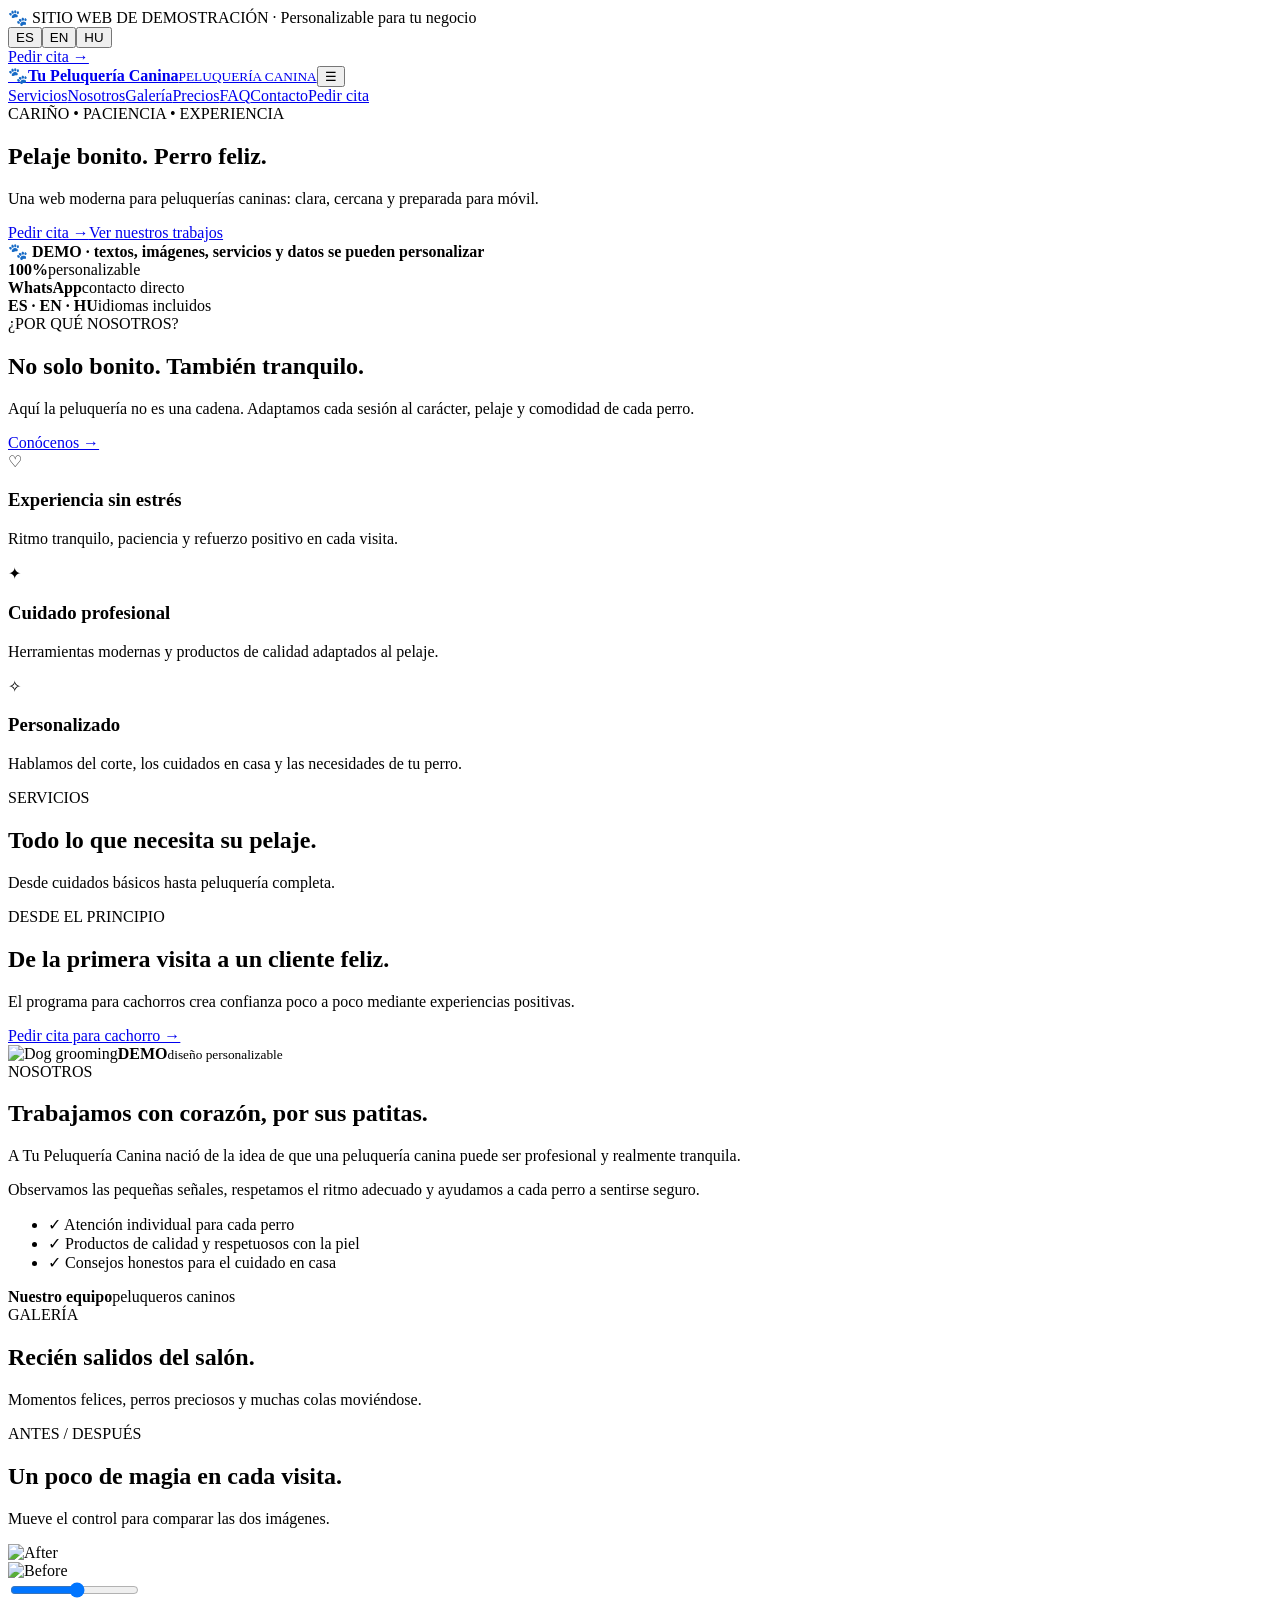
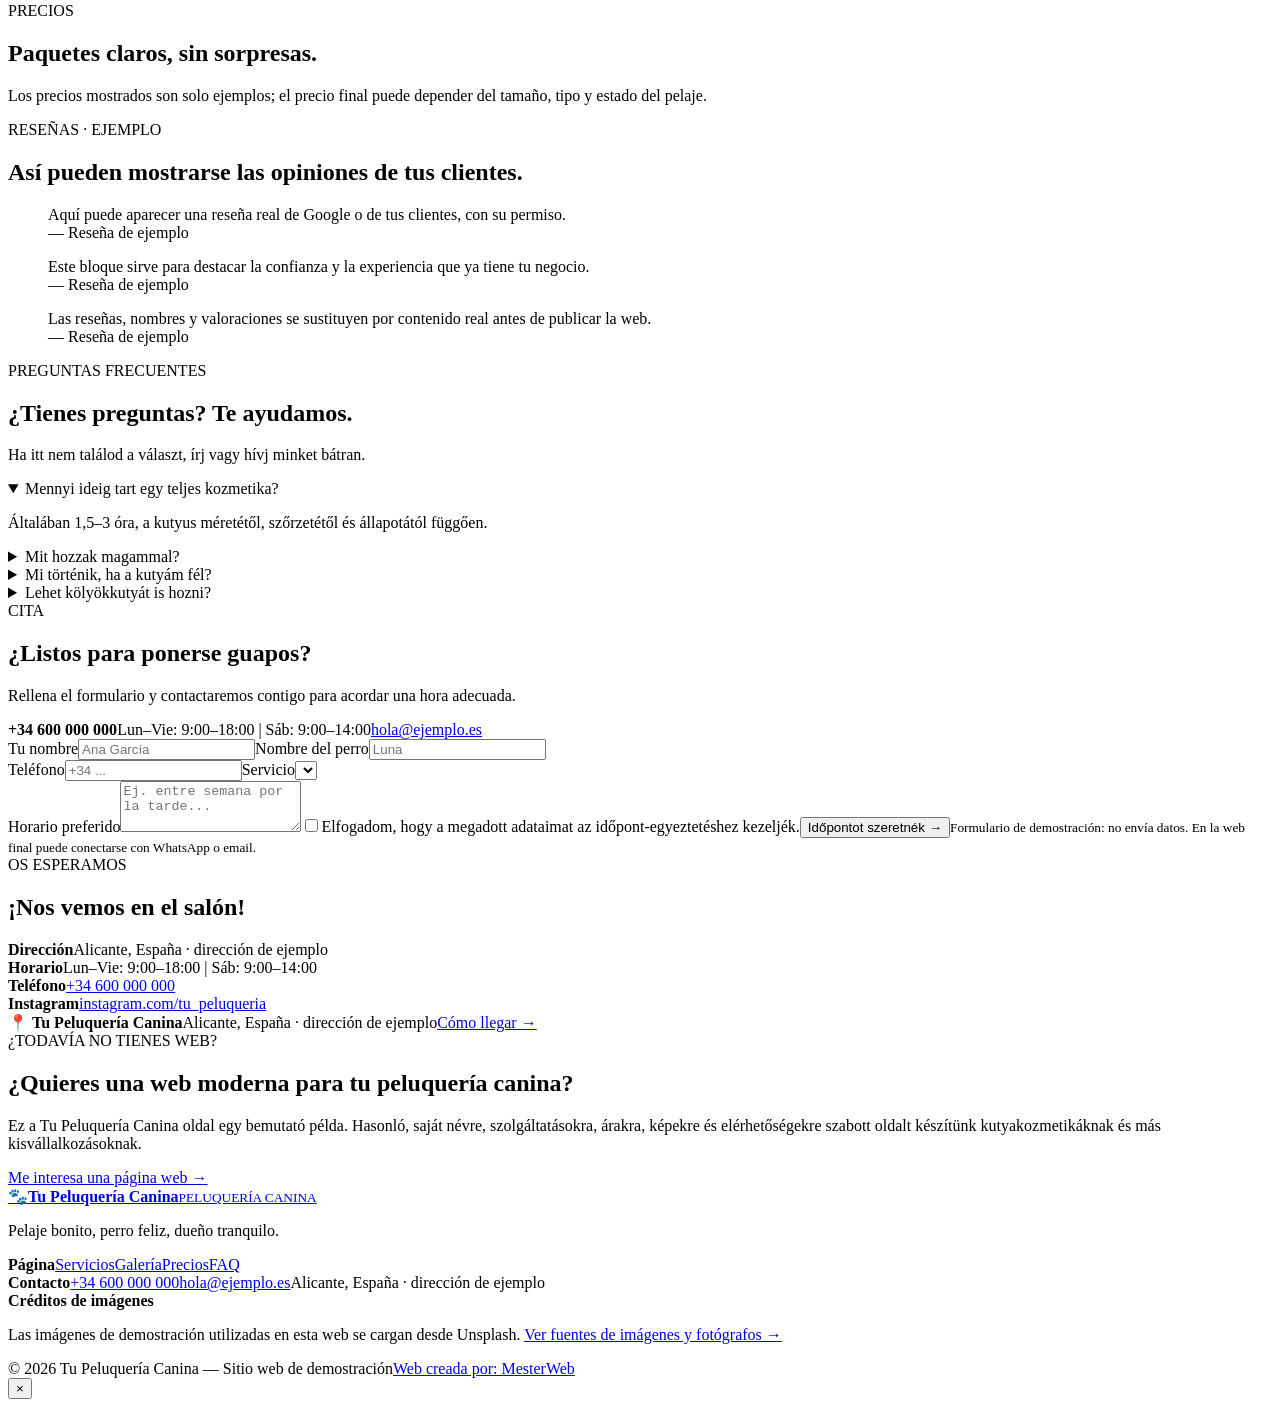
==== index.html @ e1213e3e "Create index.html" ====
<!DOCTYPE html>
<html lang="es"><head><meta charset="utf-8"/><meta content="width=device-width,initial-scale=1" name="viewport"/><meta content="Sitio web de demostración moderno y adaptable para peluquerías caninas." name="description"/><meta content="#c88352" name="theme-color"/><title>Tu Peluquería Canina — Demo</title><link href="https://fonts.googleapis.com" rel="preconnect"/><link crossorigin="" href="https://fonts.gstatic.com" rel="preconnect"/><link href="https://fonts.googleapis.com/css2?family=DM+Sans:wght@400;500;600;700&amp;family=Playfair+Display:wght@600;700&amp;display=swap" rel="stylesheet"/><link href="styles.css" rel="stylesheet"/></head><body>
<div class="announcement"><div class="container"><span data-i18n="announcement">🐾 SITIO WEB DE DEMOSTRACIÓN · Personalizable para tu negocio</span><div class="lang-switch"><button data-lang="es">ES</button><button data-lang="en">EN</button><button data-lang="hu">HU</button></div><a data-i18n="book" href="#booking">Pedir cita →</a></div></div>
<header class="header" id="home"><div class="container nav"><a class="brand" href="#home"><span class="paw">🐾</span><span><b data-brand="">Tu Peluquería Canina</b><small data-i18n="salon">PELUQUERÍA CANINA</small></span></a><button aria-expanded="false" aria-label="Menü" class="menu" data-i18n-aria="menu">☰</button><nav><a data-i18n="nav_services" href="#services">Servicios</a><a data-i18n="nav_about" href="#about">Nosotros</a><a data-i18n="nav_gallery" href="#gallery">Galería</a><a data-i18n="nav_prices" href="#pricing">Precios</a><a data-i18n="nav_faq" href="#faq">FAQ</a><a data-i18n="nav_contact" href="#contact">Contacto</a><a class="nav-button" data-i18n="nav_book" href="#booking">Pedir cita</a></nav></div></header>
<main>
<section class="hero"><div class="hero-bg" id="heroBg"></div><div class="hero-shade"></div><div class="container hero-inner"><div class="hero-copy reveal"><div class="eyebrow light" data-i18n="hero_eyebrow">CARIÑO • PACIENCIA • EXPERIENCIA</div><h1 data-i18n="hero_title">Pelaje bonito. Perro feliz.</h1><p data-i18n="hero_text">Una web moderna para peluquerías caninas: clara, cercana y preparada para móvil.</p><div class="actions"><a class="button primary" data-i18n="hero_cta" href="#booking">Pedir cita →</a><a class="button outline" data-i18n="hero_gallery" href="#gallery">Ver nuestros trabajos</a></div><div class="trust"><span>🐾</span> <b data-i18n="trust">DEMO · textos, imágenes, servicios y datos se pueden personalizar</b></div></div></div><div class="hero-bottom"><div class="container hero-stats"><div><b>100%</b><span data-i18n="stat1">personalizable</span></div><div><b>WhatsApp</b><span data-i18n="stat2">contacto directo</span></div><div><b>ES · EN · HU</b><span data-i18n="stat3">idiomas incluidos</span></div></div></div></section>
<section class="intro section"><div class="container two-col"><div><div class="eyebrow" data-i18n="why">¿POR QUÉ NOSOTROS?</div><h2 data-i18n="why_title">No solo bonito. También tranquilo.</h2></div><div><p class="lead" data-i18n="why_text">Aquí la peluquería no es una cadena. Adaptamos cada sesión al carácter, pelaje y comodidad de cada perro.</p><a class="text-link" data-i18n="learn" href="#about">Conócenos →</a></div></div><div class="container cards three"><article><span class="icon">♡</span><h3 data-i18n="card1_t">Experiencia sin estrés</h3><p data-i18n="card1_p">Ritmo tranquilo, paciencia y refuerzo positivo en cada visita.</p></article><article><span class="icon">✦</span><h3 data-i18n="card2_t">Cuidado profesional</h3><p data-i18n="card2_p">Herramientas modernas y productos de calidad adaptados al pelaje.</p></article><article><span class="icon">✧</span><h3 data-i18n="card3_t">Personalizado</h3><p data-i18n="card3_p">Hablamos del corte, los cuidados en casa y las necesidades de tu perro.</p></article></div></section>
<section class="services section" id="services"><div class="container"><div class="heading-row"><div><div class="eyebrow" data-i18n="services_eye">SERVICIOS</div><h2 data-i18n="services_title">Todo lo que necesita su pelaje.</h2></div><p data-i18n="services_text">Desde cuidados básicos hasta peluquería completa.</p></div><div class="service-grid" id="servicesGrid"></div></div></section>
<section class="split-banner"><div class="split-photo" id="splitPhoto"></div><div class="split-copy"><div class="eyebrow light" data-i18n="puppy_eye">DESDE EL PRINCIPIO</div><h2 data-i18n="puppy_title">De la primera visita a un cliente feliz.</h2><p data-i18n="puppy_text">El programa para cachorros crea confianza poco a poco mediante experiencias positivas.</p><a class="button light-btn" data-i18n="puppy_cta" href="#booking">Pedir cita para cachorro →</a></div></section>
<section class="about section" id="about"><div class="container about-grid"><div class="about-image"><img alt="Dog grooming" id="aboutImage" loading="lazy"/><span class="floating-card"><b>DEMO</b><small data-i18n="experience">diseño personalizable</small></span></div><div class="about-copy"><div class="eyebrow" data-i18n="about_eye">NOSOTROS</div><h2 data-i18n="about_title">Trabajamos con corazón, por sus patitas.</h2><p>A <span data-brand="">Tu Peluquería Canina</span> <span data-i18n="about_p1">nació de la idea de que una peluquería canina puede ser profesional y realmente tranquila.</span></p><p data-i18n="about_p2">Observamos las pequeñas señales, respetamos el ritmo adecuado y ayudamos a cada perro a sentirse seguro.</p><ul><li data-i18n="about_li1">✓ Atención individual para cada perro</li><li data-i18n="about_li2">✓ Productos de calidad y respetuosos con la piel</li><li data-i18n="about_li3">✓ Consejos honestos para el cuidado en casa</li></ul><div class="signature"><b data-i18n="team">Nuestro equipo</b><span data-i18n="groomers">peluqueros caninos</span></div></div></div></section>
<section class="gallery section" id="gallery"><div class="container"><div class="heading-row"><div><div class="eyebrow" data-i18n="gallery_eye">GALERÍA</div><h2 data-i18n="gallery_title">Recién salidos del salón.</h2></div><p data-i18n="gallery_text">Momentos felices, perros preciosos y muchas colas moviéndose.</p></div><div class="masonry" id="galleryGrid"></div></div></section>
<section class="before-after section"><div class="container"><div class="heading-row"><div><div class="eyebrow" data-i18n="ba_eye">ANTES / DESPUÉS</div><h2 data-i18n="ba_title">Un poco de magia en cada visita.</h2></div><p data-i18n="ba_text">Mueve el control para comparar las dos imágenes.</p></div><div class="comparison"><img alt="After" id="afterImage"/><div class="before"><img alt="Before" id="beforeImage"/></div><div class="divider"></div><input aria-label="Before and after" max="100" min="0" type="range" value="52"/></div></div></section>
<section class="pricing section" id="pricing"><div class="container"><div class="center-head"><div class="eyebrow" data-i18n="pricing_eye">PRECIOS</div><h2 data-i18n="pricing_title">Paquetes claros, sin sorpresas.</h2><p data-i18n="pricing_text">Los precios mostrados son solo ejemplos; el precio final puede depender del tamaño, tipo y estado del pelaje.</p></div><div class="price-grid" id="pricesGrid"></div></div></section>
<section class="reviews section"><div class="container"><div class="eyebrow" data-i18n="reviews_eye">RESEÑAS · EJEMPLO</div><h2 data-i18n="reviews_title">Así pueden mostrarse las opiniones de tus clientes.</h2><div class="review-grid"><blockquote><span data-i18n="review1">Aquí puede aparecer una reseña real de Google o de tus clientes, con su permiso.</span><footer><span data-i18n="review_author1">— Reseña de ejemplo</span></footer></blockquote><blockquote><span data-i18n="review2">Este bloque sirve para destacar la confianza y la experiencia que ya tiene tu negocio.</span><footer><span data-i18n="review_author2">— Reseña de ejemplo</span></footer></blockquote><blockquote><span data-i18n="review3">Las reseñas, nombres y valoraciones se sustituyen por contenido real antes de publicar la web.</span><footer><span data-i18n="review_author3">— Reseña de ejemplo</span></footer></blockquote></div></div></section>
<section class="faq section" id="faq"><div class="container faq-grid"><div><div class="eyebrow" data-i18n="faq_eye">PREGUNTAS FRECUENTES</div><h2 data-i18n="faq_title">¿Tienes preguntas? Te ayudamos.</h2><p data-i18n="faq_text">Ha itt nem találod a választ, írj vagy hívj minket bátran.</p></div><div class="accordion"><details open=""><summary data-i18n="faq1q">Mennyi ideig tart egy teljes kozmetika?</summary><p data-i18n="faq1a">Általában 1,5–3 óra, a kutyus méretétől, szőrzetétől és állapotától függően.</p></details><details><summary data-i18n="faq2q">Mit hozzak magammal?</summary><p data-i18n="faq2a">Semmi különöset. Ha van fontos egészségügyi vagy viselkedési információ, kérjük, jelezd előre.</p></details><details><summary data-i18n="faq3q">Mi történik, ha a kutyám fél?</summary><p data-i18n="faq3a">Lassítunk, szünetet tartunk és pozitív megerősítést használunk.</p></details><details><summary data-i18n="faq4q">Lehet kölyökkutyát is hozni?</summary><p data-i18n="faq4a">Igen. Kifejezetten ajánljuk a fokozatos kölyökprogramot.</p></details></div></div></section>
<section class="booking section" id="booking"><div class="container booking-grid"><div class="booking-copy"><div class="eyebrow" data-i18n="booking_eye">CITA</div><h2 data-i18n="booking_title">¿Listos para ponerse guapos?</h2><p data-i18n="booking_text">Rellena el formulario y contactaremos contigo para acordar una hora adecuada.</p><div class="contact-box"><b data-phone="">+34 600 000 000</b><span data-hours="">Lun–Vie: 9:00–18:00 | Sáb: 9:00–14:00</span><a href="#booking" id="bookingEmail">hola@ejemplo.es</a></div></div><form class="form" id="bookingForm"><div class="form-row"><label><span data-i18n="name">Tu nombre</span><input data-i18n-placeholder="name_ph" name="name" placeholder="Ana García" required=""/></label><label><span data-i18n="dog">Nombre del perro</span><input data-i18n-placeholder="dog_ph" name="dog" placeholder="Luna" required=""/></label></div><div class="form-row"><label><span data-i18n="phone">Teléfono</span><input data-i18n-placeholder="phone_ph" name="phone" placeholder="+34 ..." required=""/></label><label><span data-i18n="service">Servicio</span><select id="serviceSelect" name="service"></select></label></div><label><span data-i18n="preferred">Horario preferido</span><textarea data-i18n-placeholder="message_ph" name="message" placeholder="Ej. entre semana por la tarde..." rows="3"></textarea></label><label class="check"><input required="" type="checkbox"/><span data-i18n="privacy">Elfogadom, hogy a megadott adataimat az időpont-egyeztetéshez kezeljék.</span></label><button class="button primary" data-i18n="submit" type="submit">Időpontot szeretnék →</button><small data-i18n="demo">Formulario de demostración: no envía datos. En la web final puede conectarse con WhatsApp o email.</small><div class="success" data-i18n="success" hidden="">Köszönjük! 🐾 Az időpontkérés elkészült.</div></form></div></section>
<section class="contact section" id="contact"><div class="container contact-grid"><div><div class="eyebrow" data-i18n="contact_eye">OS ESPERAMOS</div><h2 data-i18n="contact_title">¡Nos vemos en el salón!</h2></div><div class="contact-info"><div><b data-i18n="address">Dirección</b><span data-address="">Alicante, España · dirección de ejemplo</span></div><div><b data-i18n="hours">Horario</b><span data-hours="">Lun–Vie: 9:00–18:00 | Sáb: 9:00–14:00</span></div><div><b data-i18n="phone">Teléfono</b><a href="#booking" id="contactPhone">+34 600 000 000</a></div><div><b data-i18n="instagram">Instagram</b><a href="#contact" id="instagramLink" rel="noopener" target="_blank">instagram.com/tu_peluqueria</a></div></div></div><div class="map"><div class="container"><div class="map-placeholder">📍 <b data-brand="">Tu Peluquería Canina</b><span data-address="">Alicante, España · dirección de ejemplo</span><a data-i18n="route" href="#contact" id="mapLink" rel="noopener" target="_blank">Cómo llegar →</a></div></div></div></section>
<section aria-labelledby="mweb-title" class="mweb-cta"><div class="container mweb-cta-grid"><div class="mweb-cta-copy"><div class="eyebrow light" data-i18n="mweb_eye">¿TODAVÍA NO TIENES WEB?</div><h2 data-i18n="mweb_title" id="mweb-title">¿Quieres una web moderna para tu peluquería canina?</h2><p data-i18n="mweb_text">Ez a Tu Peluquería Canina oldal egy bemutató példa. Hasonló, saját névre, szolgáltatásokra, árakra, képekre és elérhetőségekre szabott oldalt készítünk kutyakozmetikáknak és más kisvállalkozásoknak.</p></div><a class="button light-btn mweb-button" data-i18n="mweb_cta" href="https://mesterweb-nco7.onrender.com" rel="noopener noreferrer" target="_blank">Me interesa una página web →</a></div></section>
</main>
<footer><div class="container footer-grid"><div><a class="brand footer-brand" href="#home"><span class="paw">🐾</span><span><b data-brand="">Tu Peluquería Canina</b><small data-i18n="salon">PELUQUERÍA CANINA</small></span></a><p data-i18n="footer_text">Pelaje bonito, perro feliz, dueño tranquilo.</p></div><div><b data-i18n="page">Página</b><a data-i18n="nav_services" href="#services">Servicios</a><a data-i18n="nav_gallery" href="#gallery">Galería</a><a data-i18n="nav_prices" href="#pricing">Precios</a><a data-i18n="nav_faq" href="#faq">FAQ</a></div><div><b data-i18n="contact">Contacto</b><a href="#booking" id="footerPhone">+34 600 000 000</a><a href="#booking" id="footerEmail">hola@ejemplo.es</a><span data-address="">Alicante, España · dirección de ejemplo</span></div></div><div class="container footer-sources"><b data-i18n="sources_title">Créditos de imágenes</b><p><span data-i18n="sources_note">Las imágenes de demostración utilizadas en esta web se cargan desde Unsplash.</span> <a data-i18n="sources" href="kepforrasok.html" target="_blank" rel="noopener noreferrer">Ver fuentes de imágenes y fotógrafos →</a></p></div><div class="container footer-bottom"><span>© 2026 Tu Peluquería Canina — Sitio web de demostración</span><span><a data-i18n="madeby" href="https://mesterweb-nco7.onrender.com" rel="noopener noreferrer" target="_blank">Web creada por: MesterWeb</a></span></div></footer>
<div class="lightbox" id="lightbox"><button aria-label="Close">×</button><img alt="" id="lightboxImg"/></div><script src="script.js"></script></body></html>
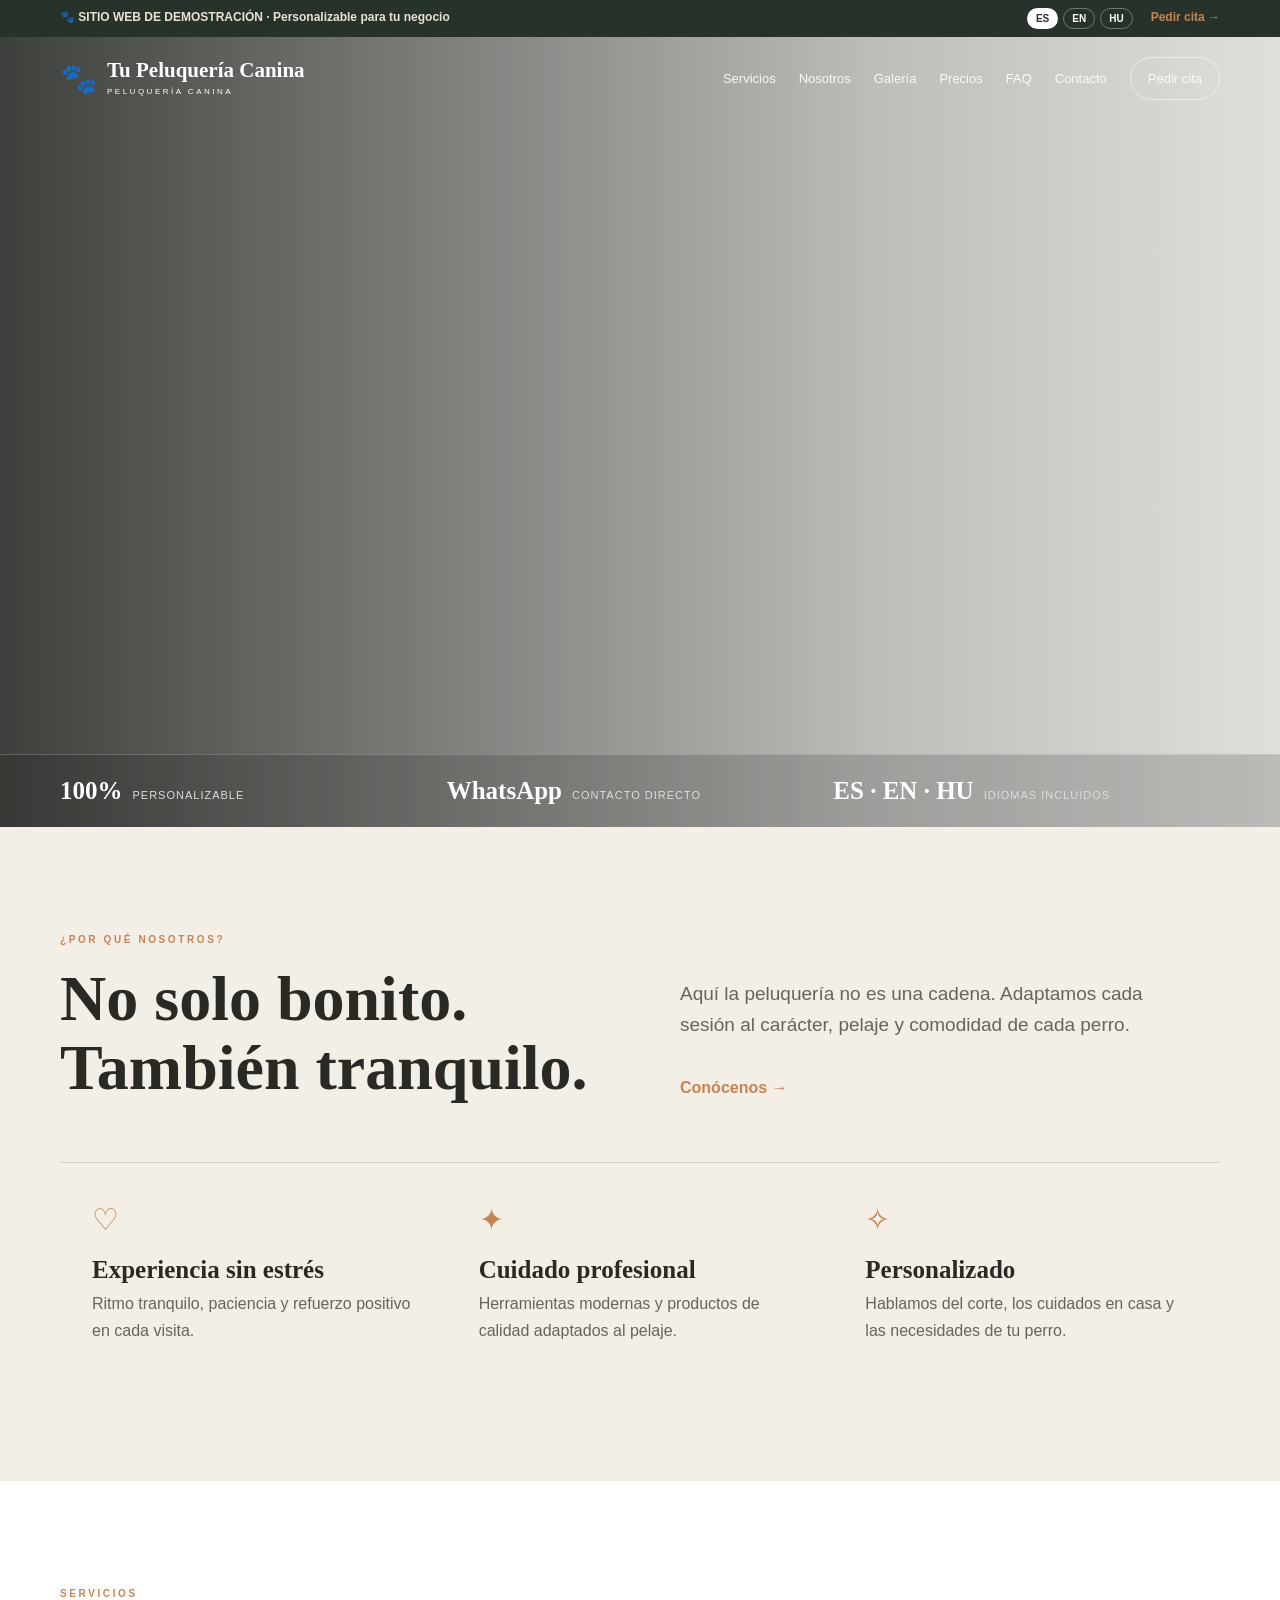
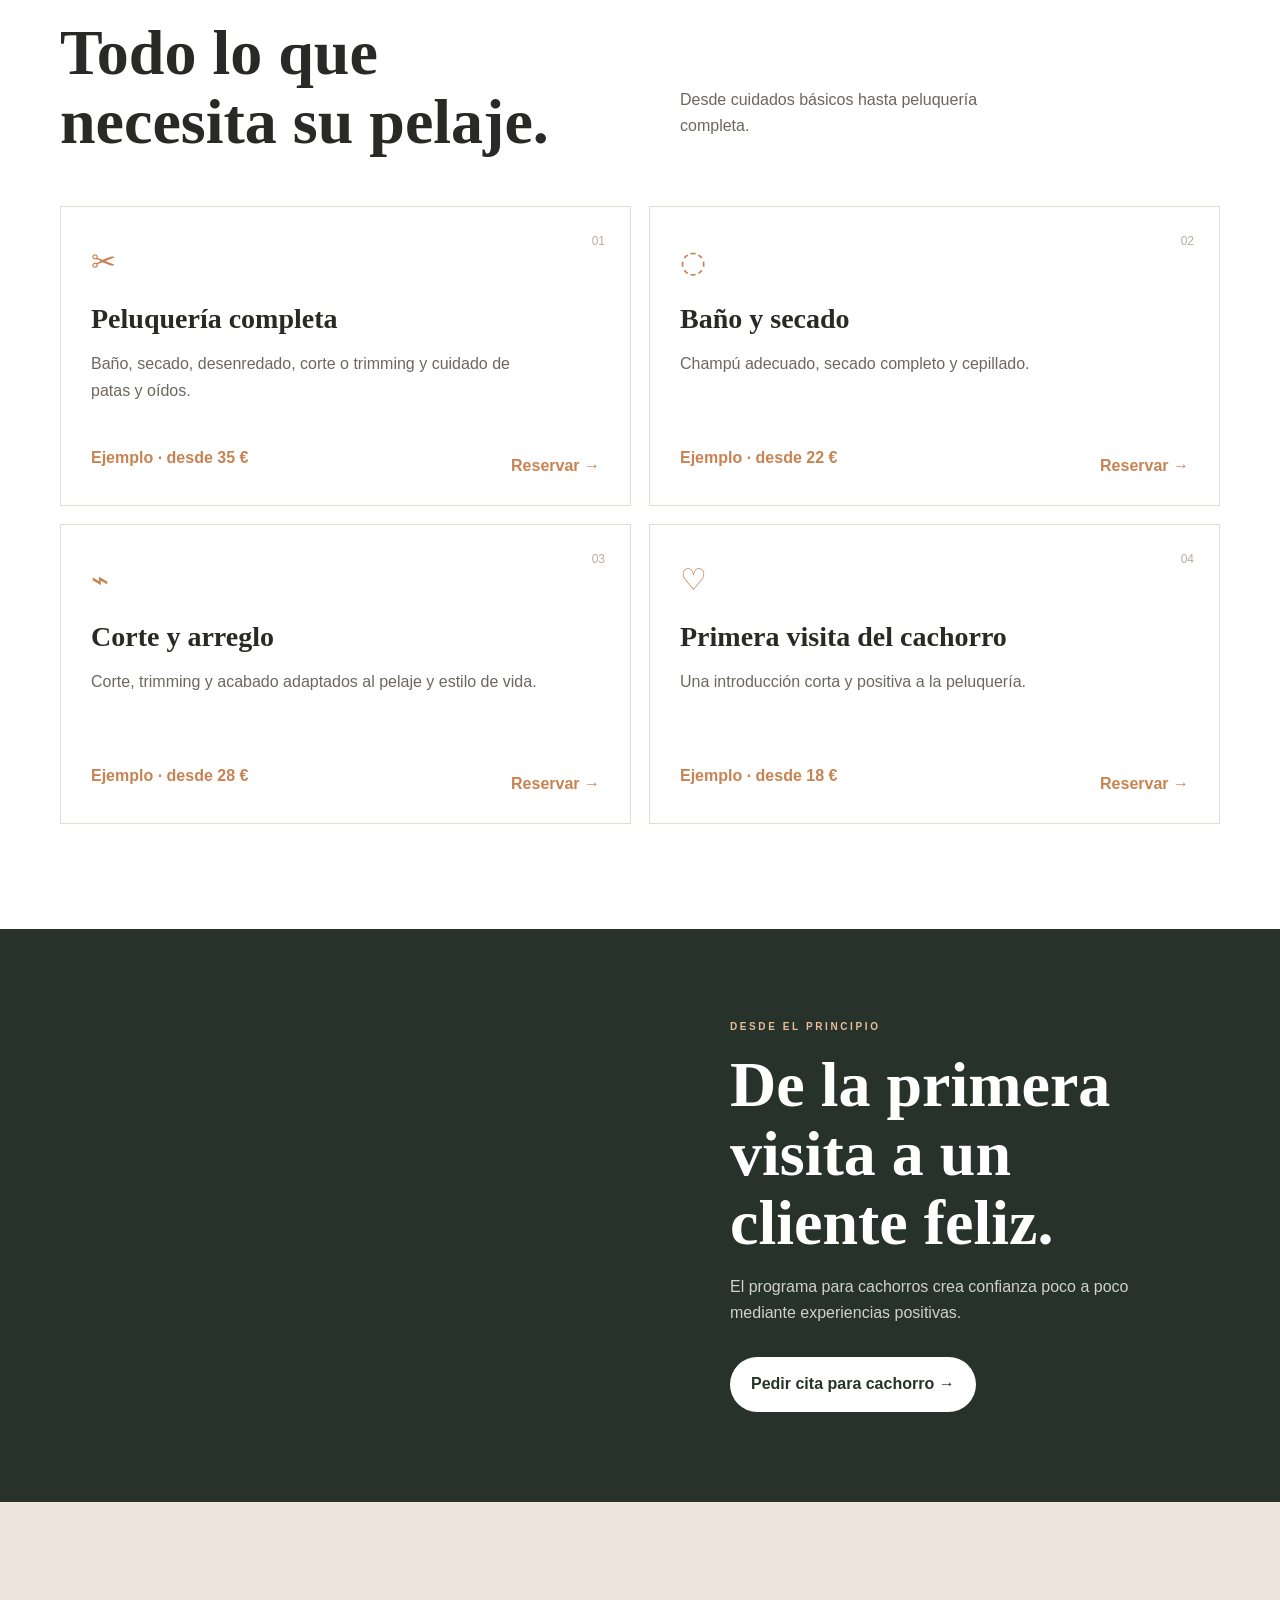
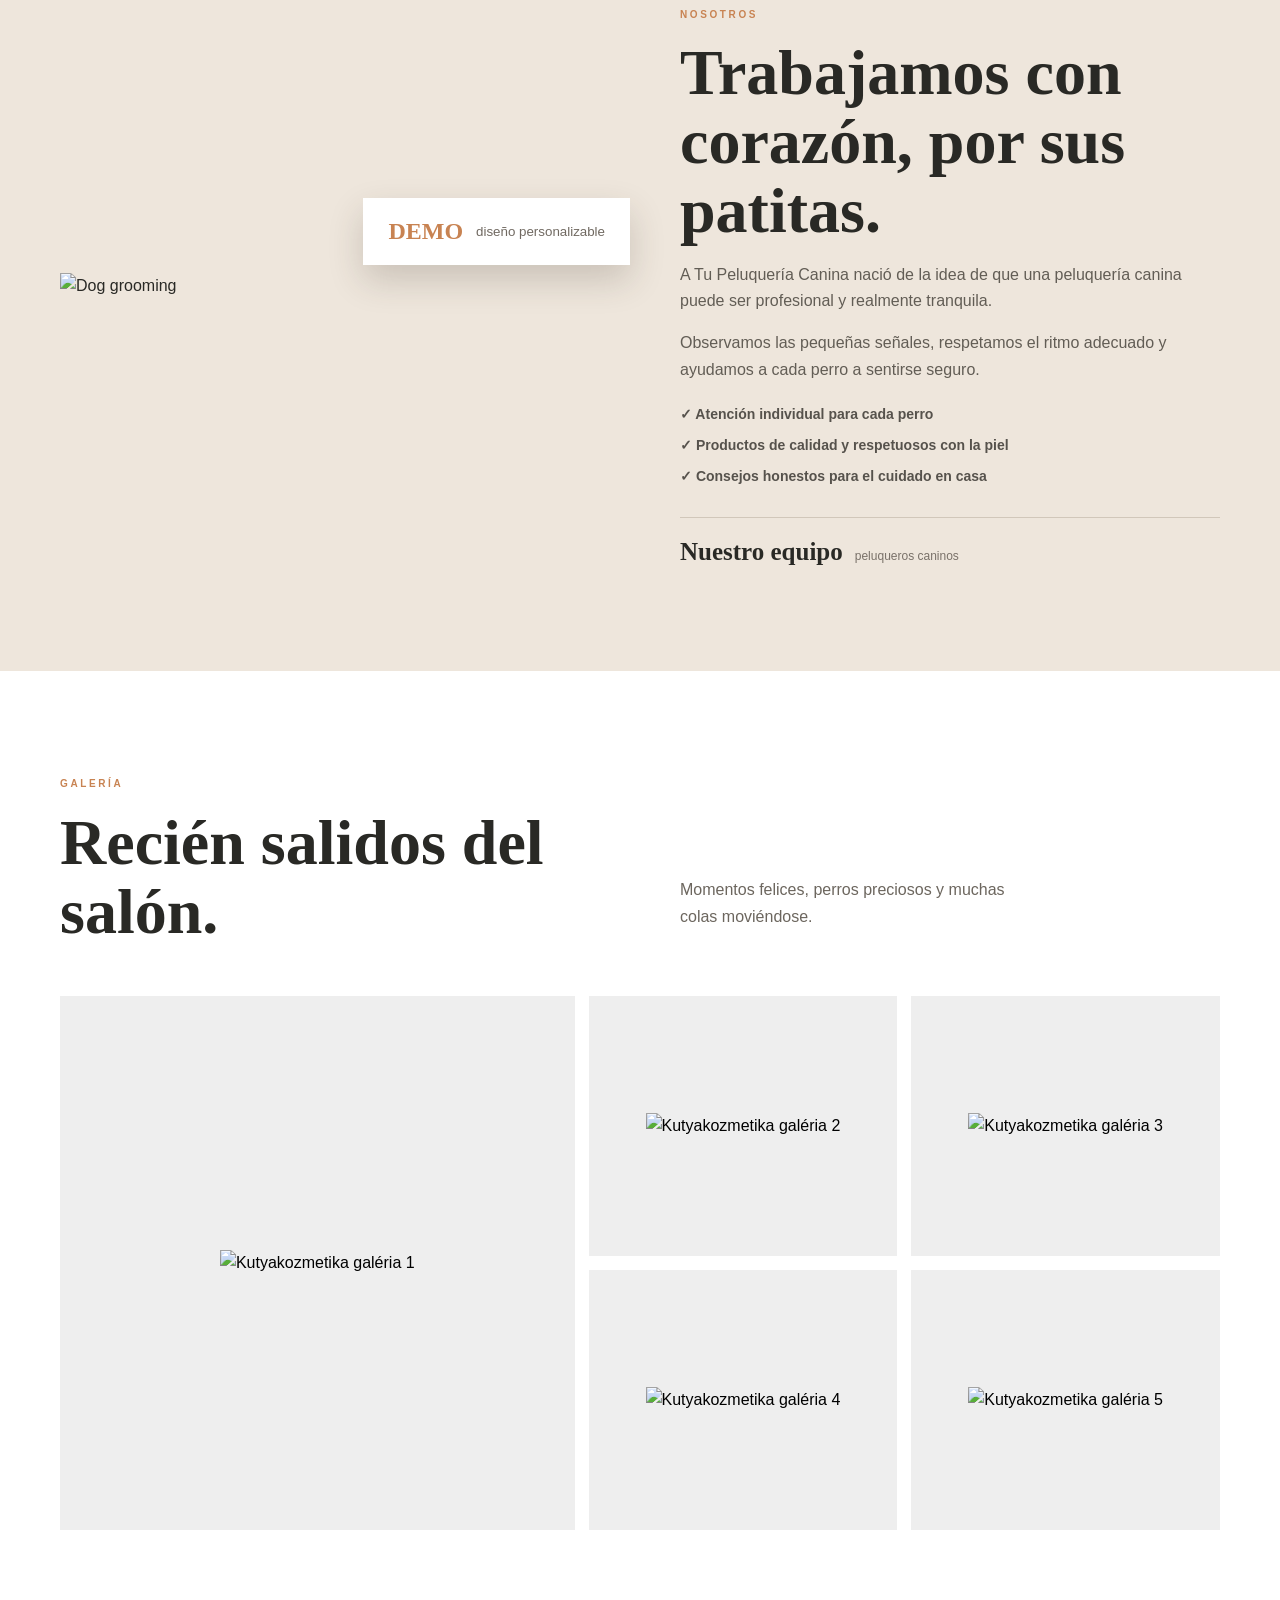
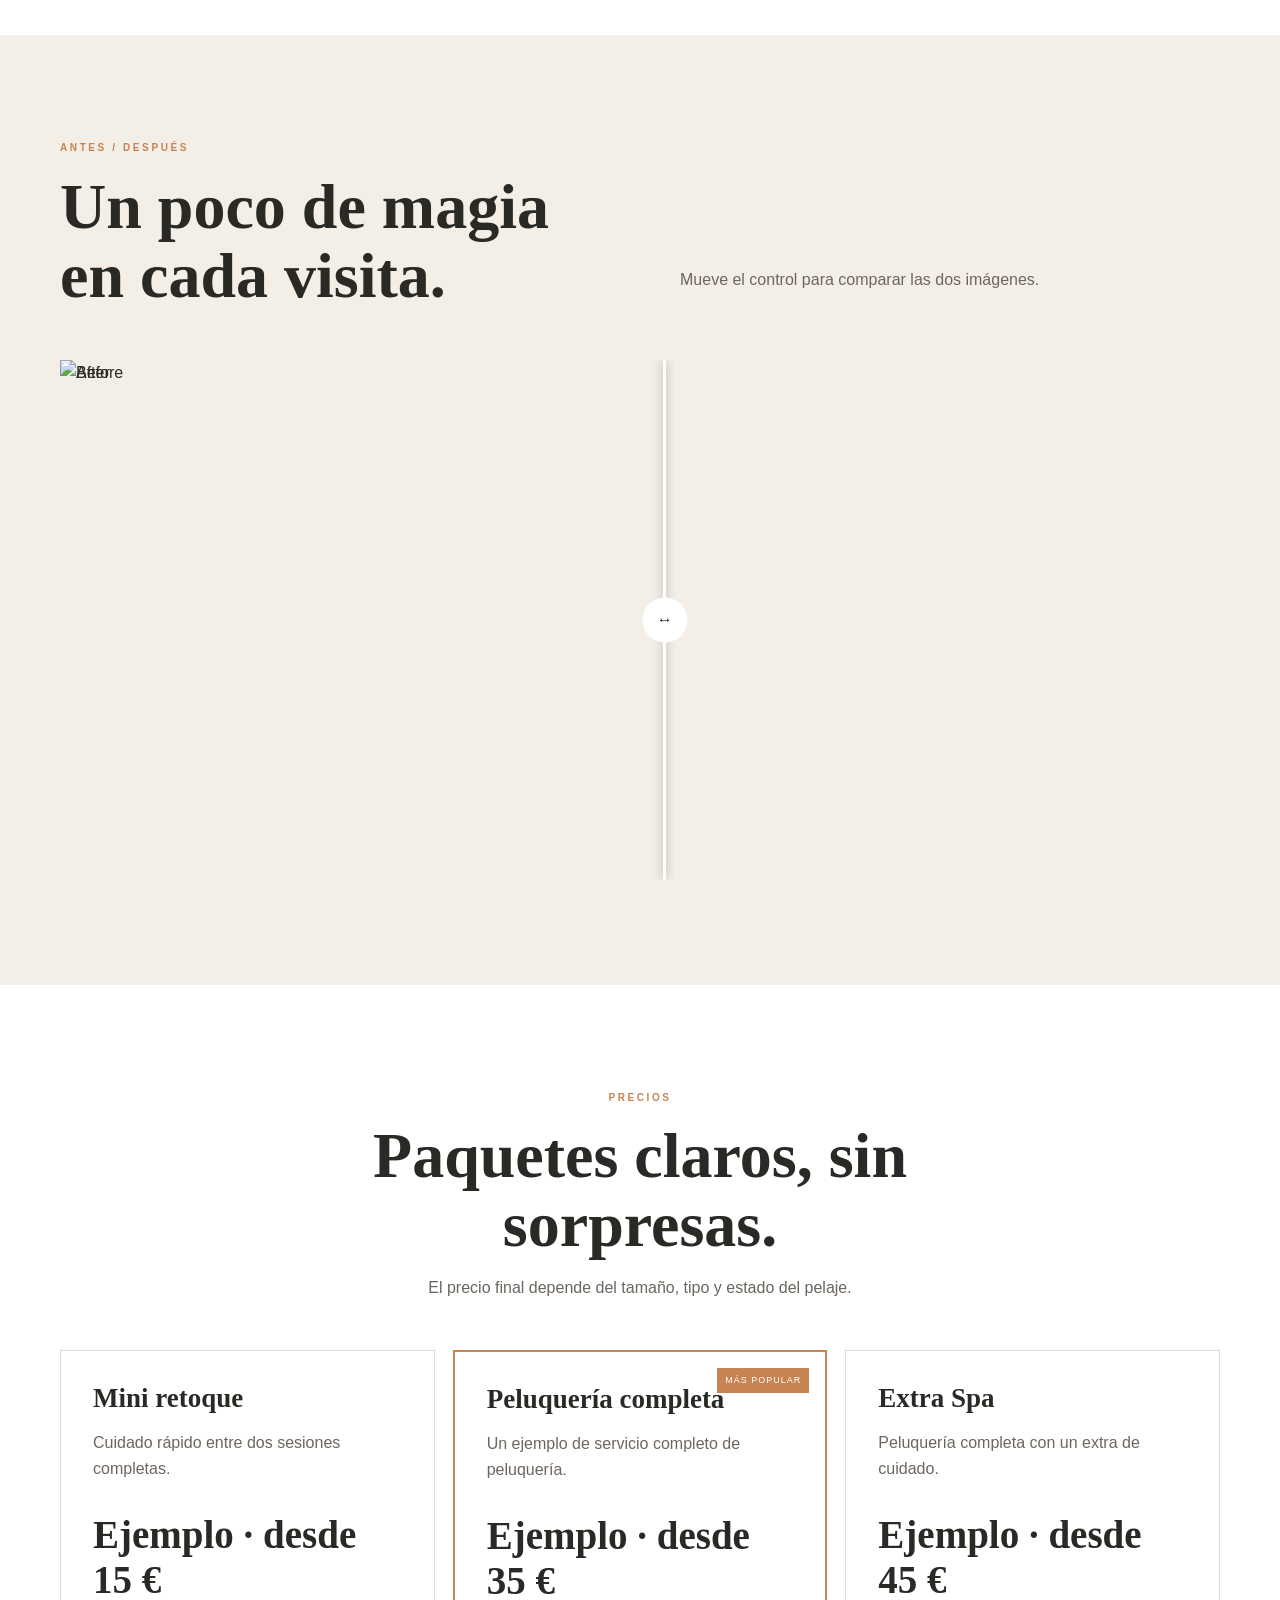
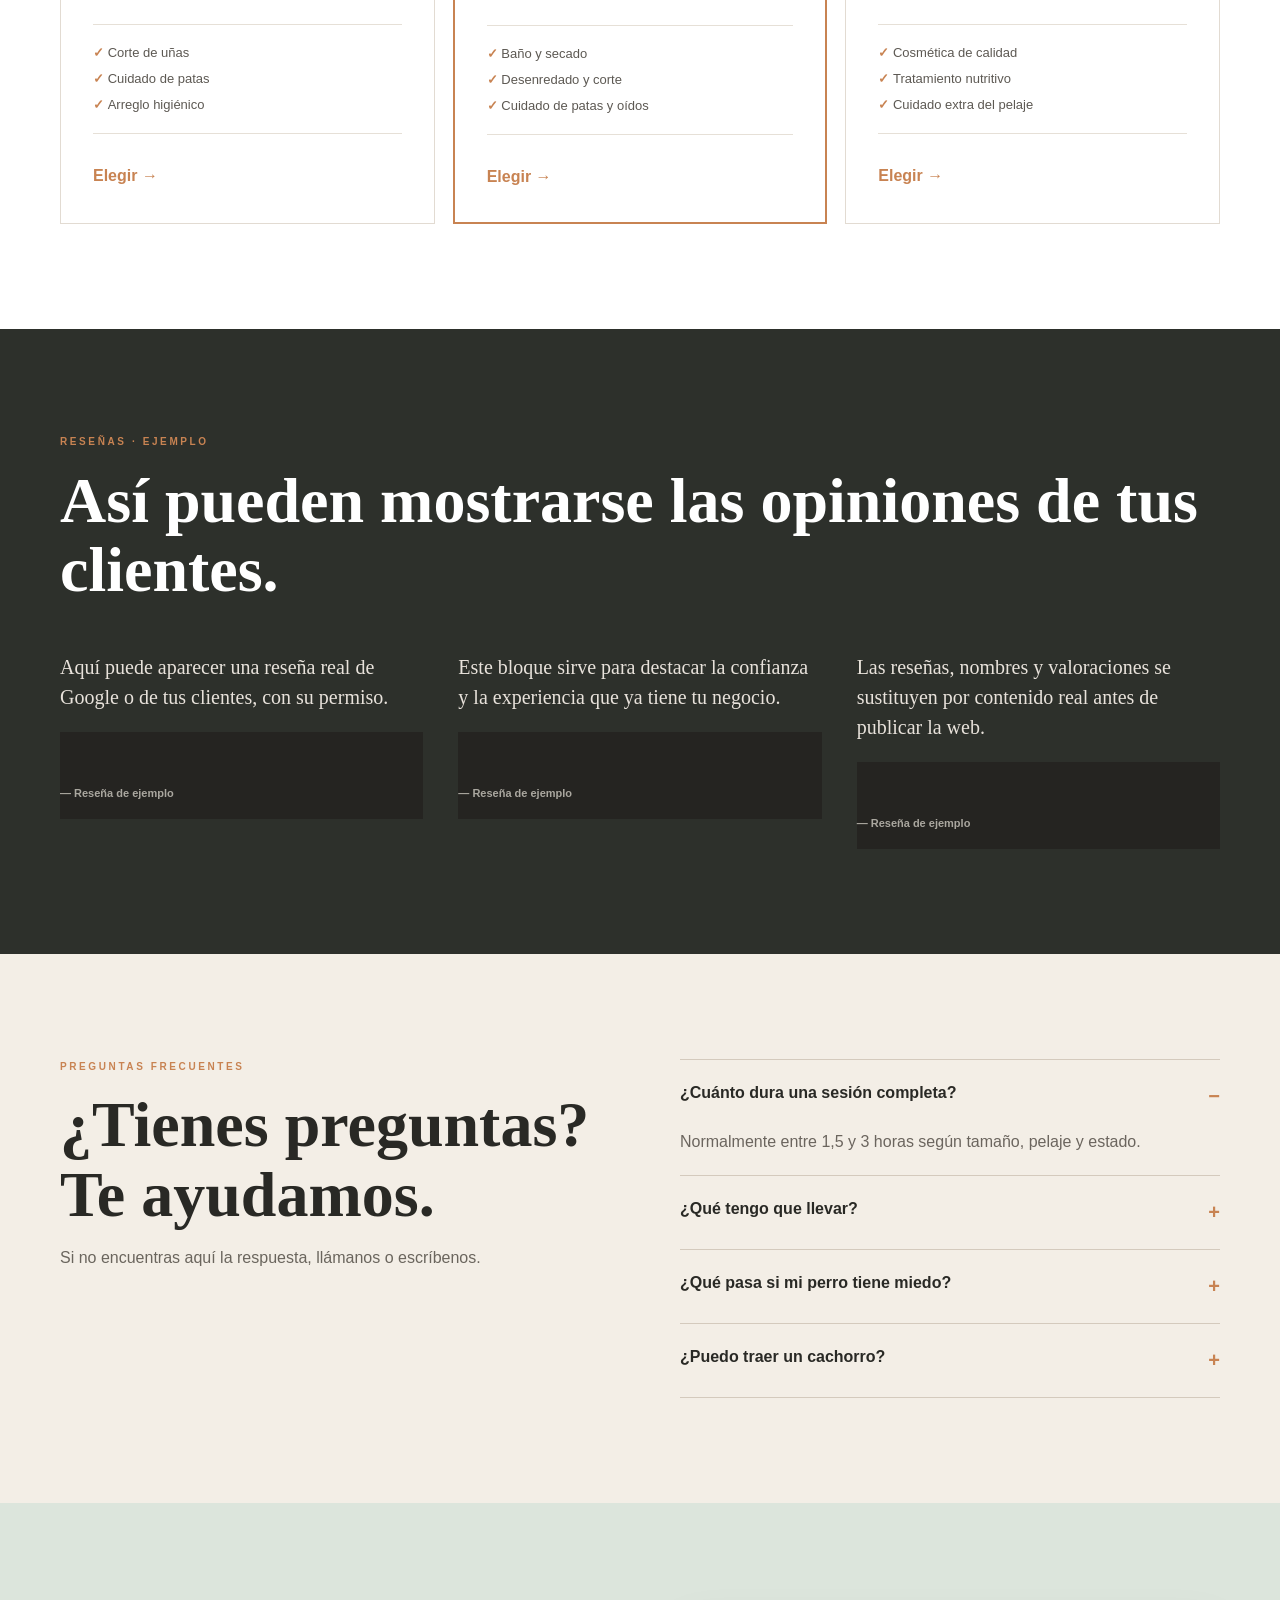
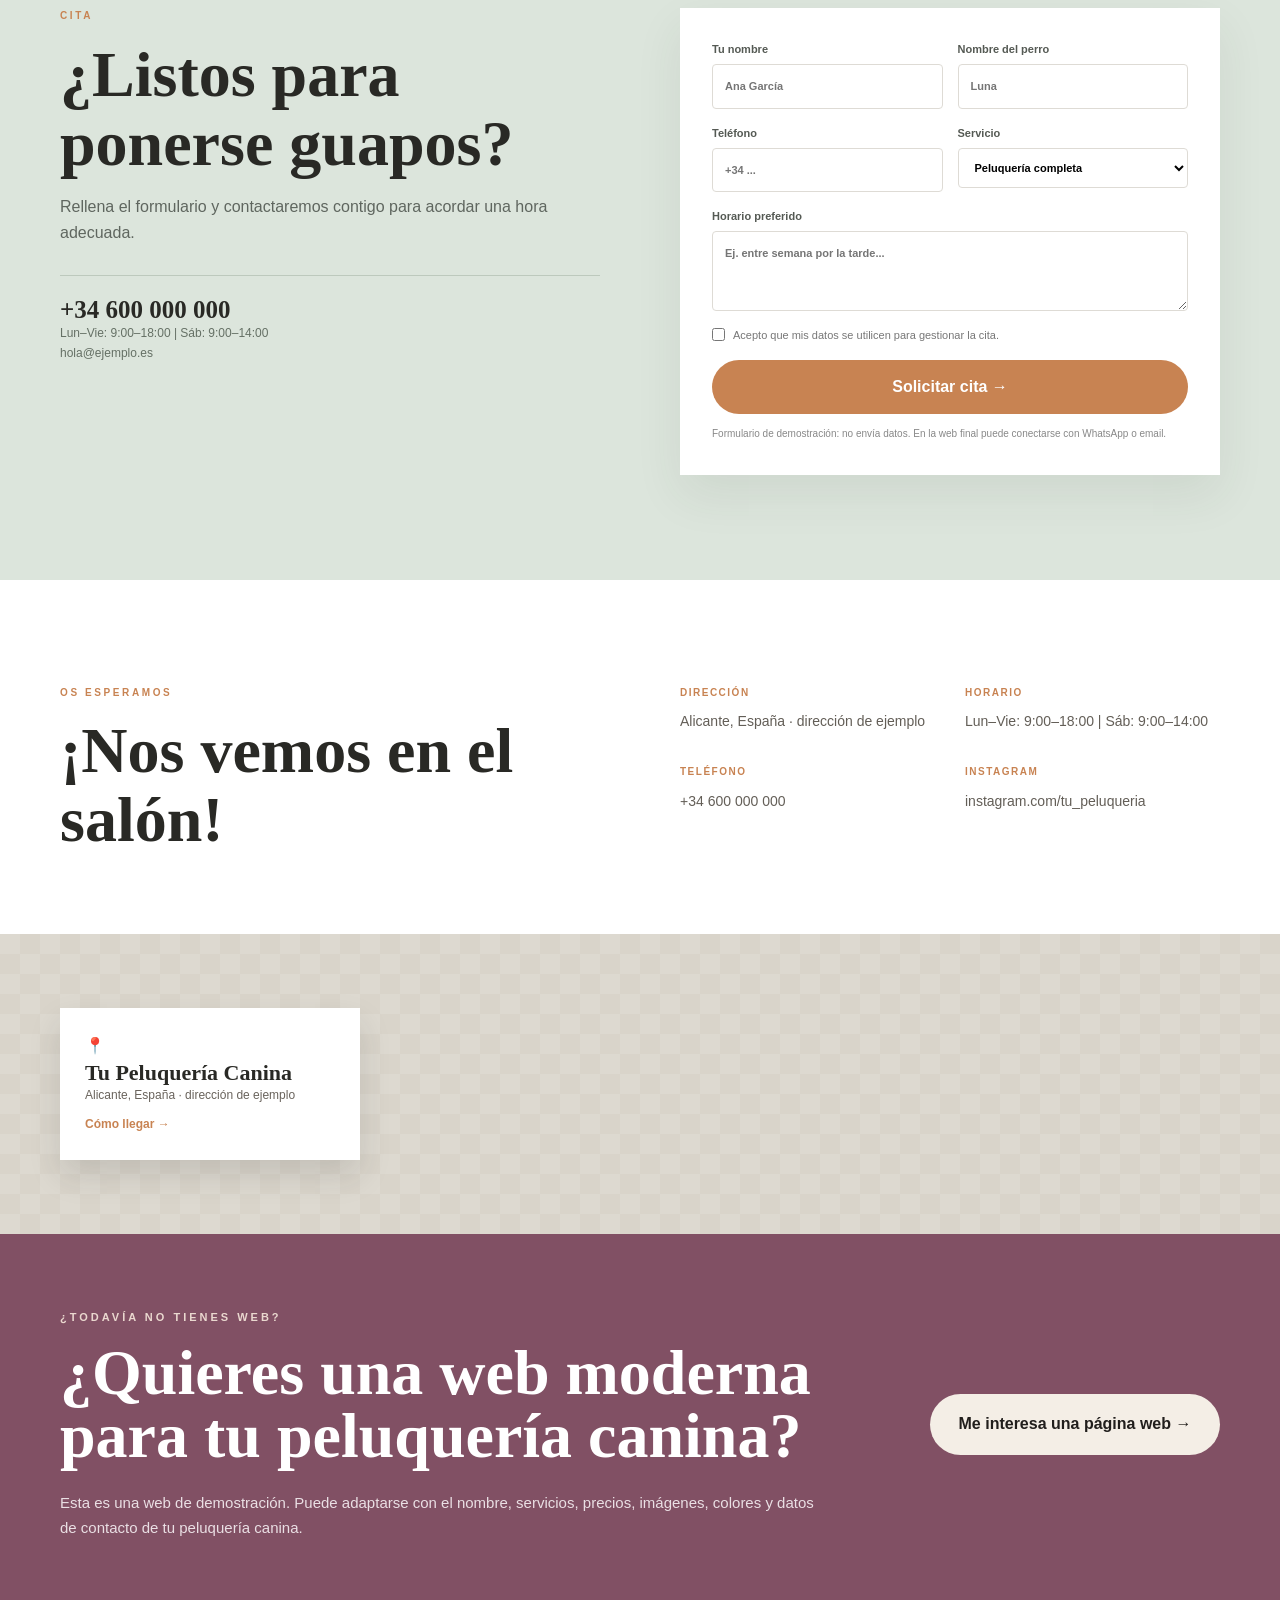
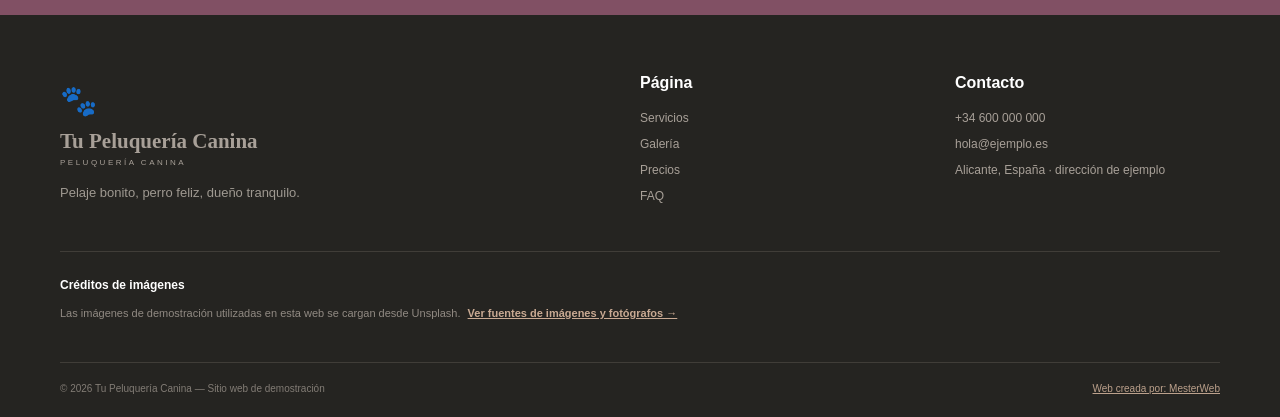
==== commit dfbe7da7: "Update index.html" ====
--- a/index.html
+++ b/index.html
@@ -1,6 +1,6 @@
 <!DOCTYPE html>
 <html lang="es"><head><meta charset="utf-8"/><meta content="width=device-width,initial-scale=1" name="viewport"/><meta content="Sitio web de demostración moderno y adaptable para peluquerías caninas." name="description"/><meta content="#c88352" name="theme-color"/><title>Tu Peluquería Canina — Demo</title><link href="https://fonts.googleapis.com" rel="preconnect"/><link crossorigin="" href="https://fonts.gstatic.com" rel="preconnect"/><link href="https://fonts.googleapis.com/css2?family=DM+Sans:wght@400;500;600;700&amp;family=Playfair+Display:wght@600;700&amp;display=swap" rel="stylesheet"/><link href="styles.css" rel="stylesheet"/></head><body>
-<div class="announcement"><div class="container"><span data-i18n="announcement">🐾 SITIO WEB DE DEMOSTRACIÓN · Personalizable para tu negocio</span><div class="lang-switch"><button data-lang="es">ES</button><button data-lang="en">EN</button><button data-lang="hu">HU</button></div><a data-i18n="book" href="#booking">Pedir cita →</a></div></div>
+<div class="announcement"><div class="container"><span data-i18n="announcement">🐾 SITIO WEB DE DEMOSTRACIÓN · Personalizable para tu negocio</span><div class="lang-switch notranslate" translate="no"><button class="notranslate" translate="no" data-lang="es" aria-label="Español">ES</button><button class="notranslate" translate="no" data-lang="en" aria-label="English">EN</button><button class="notranslate" translate="no" data-lang="hu" aria-label="Magyar">HU</button></div><a data-i18n="book" href="#booking">Pedir cita →</a></div></div>
 <header class="header" id="home"><div class="container nav"><a class="brand" href="#home"><span class="paw">🐾</span><span><b data-brand="">Tu Peluquería Canina</b><small data-i18n="salon">PELUQUERÍA CANINA</small></span></a><button aria-expanded="false" aria-label="Menü" class="menu" data-i18n-aria="menu">☰</button><nav><a data-i18n="nav_services" href="#services">Servicios</a><a data-i18n="nav_about" href="#about">Nosotros</a><a data-i18n="nav_gallery" href="#gallery">Galería</a><a data-i18n="nav_prices" href="#pricing">Precios</a><a data-i18n="nav_faq" href="#faq">FAQ</a><a data-i18n="nav_contact" href="#contact">Contacto</a><a class="nav-button" data-i18n="nav_book" href="#booking">Pedir cita</a></nav></div></header>
 <main>
 <section class="hero"><div class="hero-bg" id="heroBg"></div><div class="hero-shade"></div><div class="container hero-inner"><div class="hero-copy reveal"><div class="eyebrow light" data-i18n="hero_eyebrow">CARIÑO • PACIENCIA • EXPERIENCIA</div><h1 data-i18n="hero_title">Pelaje bonito. Perro feliz.</h1><p data-i18n="hero_text">Una web moderna para peluquerías caninas: clara, cercana y preparada para móvil.</p><div class="actions"><a class="button primary" data-i18n="hero_cta" href="#booking">Pedir cita →</a><a class="button outline" data-i18n="hero_gallery" href="#gallery">Ver nuestros trabajos</a></div><div class="trust"><span>🐾</span> <b data-i18n="trust">DEMO · textos, imágenes, servicios y datos se pueden personalizar</b></div></div></div><div class="hero-bottom"><div class="container hero-stats"><div><b>100%</b><span data-i18n="stat1">personalizable</span></div><div><b>WhatsApp</b><span data-i18n="stat2">contacto directo</span></div><div><b>ES · EN · HU</b><span data-i18n="stat3">idiomas incluidos</span></div></div></div></section>
--- a/styles.css
+++ b/styles.css
@@ -0,0 +1,33 @@
+:root{--primary:#c88352;--dark:#27322b;--hero-image:none}
+*{box-sizing:border-box}html{scroll-behavior:smooth}body{margin:0;background:#fbfaf7;color:#292925;font-family:"DM Sans",sans-serif;line-height:1.65}a{text-decoration:none;color:inherit}button,input,select,textarea{font:inherit}.container{width:min(1160px,calc(100% - 40px));margin:auto}.announcement{background:#27322b;color:#e9e2d8;font-size:12px;padding:8px 0}.announcement .container{display:flex;justify-content:space-between}.announcement a{color:var(--primary);font-weight:700}.header{position:absolute;z-index:10;width:100%;top:34px;color:#fff;padding:20px 0}.nav{display:flex;align-items:center;justify-content:space-between}.brand{display:flex;gap:10px;align-items:center}.brand .paw{font-size:30px}.brand b{display:block;font:700 21px/1 "Playfair Display",serif}.brand small{display:block;font-size:8px;letter-spacing:2.5px;margin-top:4px}.nav nav{display:flex;gap:23px;align-items:center;font-size:13px}.nav nav>a{opacity:.92}.nav-button{border:1px solid rgba(255,255,255,.6);padding:10px 17px;border-radius:99px}.menu{display:none;background:none;border:0;color:#fff;font-size:28px}.hero{height:790px;position:relative;color:#fff;overflow:hidden}.hero-bg{position:absolute;inset:0;background:var(--hero-image) center/cover}.hero-shade{position:absolute;inset:0;background:linear-gradient(90deg,rgba(25,28,24,.84),rgba(25,28,24,.28) 68%,rgba(25,28,24,.12))}.hero-inner{position:relative;height:100%;display:flex;align-items:center}.hero-copy{padding-top:55px;max-width:720px}.eyebrow{font-size:10px;letter-spacing:2.6px;font-weight:700;color:var(--primary);margin-bottom:15px}.eyebrow.light{color:#e8bd99}.hero h1{font:700 clamp(56px,7vw,96px)/1.02 "Playfair Display",serif;margin:0}.hero h1 em,h2 em{font-style:normal;color:var(--primary)}.hero p{font-size:18px;max-width:590px;color:#eee8e1;margin:25px 0}.actions{display:flex;gap:12px;flex-wrap:wrap}.button{border:0;border-radius:99px;padding:14px 21px;font-weight:700;display:inline-flex;align-items:center;justify-content:center;gap:14px;cursor:pointer}.button.primary{background:var(--primary);color:#fff}.button.primary:hover{background:var(--primary)}.button.outline{border:1px solid rgba(255,255,255,.6);color:#fff}.light-btn{background:#fff;color:#27322b}.trust{margin-top:25px;font-size:12px;color:#cfc8bf}.trust span{color:var(--primary);letter-spacing:2px;margin-right:8px}.hero-bottom{position:absolute;bottom:0;left:0;right:0;border-top:1px solid rgba(255,255,255,.2);background:rgba(20,22,19,.18)}.hero-stats{display:flex}.hero-stats div{flex:1;padding:22px 0;display:flex;align-items:baseline;gap:10px;color:#ddd}.hero-stats b{font:700 25px "Playfair Display",serif;color:#fff}.hero-stats span{font-size:11px;text-transform:uppercase;letter-spacing:1px}.section{padding:105px 0}.two-col,.heading-row,.about-grid,.booking-grid,.contact-grid,.faq-grid{display:grid;grid-template-columns:1fr 1fr;gap:80px;align-items:end}h2{font:700 clamp(43px,5vw,65px)/1.08 "Playfair Display",serif;margin:0}.lead{font-size:19px;color:#68645d;max-width:520px}.text-link,.service a,.price>a{color:var(--primary);font-weight:700;display:inline-block;margin-top:16px}.intro{background:#f3eee6}.cards{margin-top:60px}.three{display:grid;grid-template-columns:repeat(3,1fr)}.cards article{padding:32px;border-top:1px solid #d9d0c4}.icon{font-size:30px;color:var(--primary)}.cards h3{font:600 25px "Playfair Display",serif;margin:12px 0 7px}.cards p{color:#68645d;margin:0}.services{background:#fff}.heading-row{margin-bottom:50px;align-items:end}.heading-row>p{max-width:360px;color:#6c665e}.service-grid{display:grid;grid-template-columns:repeat(2,1fr);gap:18px}.service{border:1px solid #e4ddd3;padding:30px;position:relative;min-height:300px;transition:.25s}.service:hover{transform:translateY(-5px);box-shadow:0 18px 35px rgba(55,40,25,.08)}.service-num{position:absolute;right:25px;top:25px;color:#b7aea4;font-size:12px}.service-icon{font-size:30px;color:var(--primary)}.service h3{font:600 28px "Playfair Display",serif;margin:17px 0 8px}.service p{color:#6d675f;max-width:450px}.service>div:last-child{position:absolute;left:30px;right:30px;bottom:25px;display:flex;justify-content:space-between;align-items:center}.service>div:last-child b{color:var(--primary)}.split-banner{display:grid;grid-template-columns:1fr 1fr;min-height:540px;background:#27322b;color:#fff}.split-photo{background:var(--hero-image) center/cover}.split-copy{padding:90px;display:flex;flex-direction:column;justify-content:center}.split-copy h2{max-width:600px}.split-copy p{max-width:540px;color:#cfd2cb}.split-copy .button{align-self:flex-start;margin-top:15px}.about{background:#eee6dc}.about-grid{align-items:center}.about-image{position:relative}.about-image>img{width:100%;height:610px;object-fit:cover}.floating-card{position:absolute;right:-30px;bottom:35px;background:#fff;padding:20px 25px;display:flex;gap:13px;align-items:center;box-shadow:0 15px 35px #3c332733}.floating-card b{font:700 38px "Playfair Display",serif;color:var(--primary)}.floating-card small{line-height:1.3;color:#706961}.about-copy p{color:#625d55}.about-copy ul{padding:0;list-style:none;line-height:2.2;color:#56524c;font-weight:600;font-size:14px}.signature{border-top:1px solid #d1c7ba;margin-top:25px;padding-top:20px;display:flex;gap:12px;align-items:baseline}.signature b{font:700 25px "Playfair Display",serif}.signature span{font-size:12px;color:#797169}.gallery{background:#fff}.masonry{display:grid;grid-template-columns:1.25fr .75fr .75fr;grid-template-rows:260px 260px;gap:14px}.masonry button{border:0;padding:0;overflow:hidden;cursor:pointer;background:#eee}.masonry button:first-child{grid-row:span 2}.masonry img{width:100%;height:100%;object-fit:cover;transition:.45s}.masonry button:hover img{transform:scale(1.06)}.before-after{background:#f3eee6}.center-head{text-align:center;max-width:750px;margin:0 auto 48px}.center-head p{color:#6b655e}.comparison{height:520px;position:relative;overflow:hidden}.comparison>img,.comparison .before,.comparison .before img{position:absolute;inset:0;width:100%;height:100%;object-fit:cover}.comparison .before{width:52%;overflow:hidden}.comparison .before img{width:100vw;max-width:none;object-position:center}.comparison input{position:absolute;inset:0;width:100%;height:100%;opacity:0;cursor:ew-resize}.divider{position:absolute;top:0;bottom:0;left:52%;width:3px;background:#fff;box-shadow:0 0 10px #0005;pointer-events:none}.divider:after{content:"↔";position:absolute;left:50%;top:50%;transform:translate(-50%,-50%);width:45px;height:45px;border-radius:50%;background:#fff;color:#333;display:grid;place-items:center;font-weight:700}.pricing{background:#fff}.price-grid{display:grid;grid-template-columns:repeat(3,1fr);gap:18px}.price{border:1px solid #e2dbd2;padding:32px;position:relative}.price.featured{border:2px solid var(--primary)}.popular{position:absolute;right:16px;top:16px;background:var(--primary);color:#fff;font-size:9px;letter-spacing:1px;padding:5px 8px}.price h3{font:600 27px "Playfair Display",serif;margin:0}.price p{color:#6c665f;min-height:60px}.price>strong{display:block;font:700 39px "Playfair Display",serif;margin:22px 0}.price>strong small{font:500 12px "DM Sans",sans-serif;color:#777}.price ul{list-style:none;padding:0;border-top:1px solid #e6e0d7;border-bottom:1px solid #e6e0d7;padding:15px 0;line-height:2;color:#5d5953;font-size:13px}.price li:before{content:"✓ ";color:var(--primary);font-weight:700}.reviews{background:#2d302b;color:#fff}.reviews h2{margin-bottom:48px}.review-grid{display:grid;grid-template-columns:repeat(3,1fr);gap:35px}.review-grid blockquote{margin:0;font:500 20px/1.5 "Playfair Display",serif;color:#e8e2db}.review-grid footer{font:600 11px "DM Sans",sans-serif;color:#aaa79f;margin-top:20px}.review-grid footer span{float:right;color:var(--primary);letter-spacing:2px}.faq{background:#f3eee6}.faq-grid{align-items:start}.faq-grid>div:first-child p{color:#6a655d}.accordion details{border-top:1px solid #d4cabd;padding:20px 0}.accordion details:last-child{border-bottom:1px solid #d4cabd}.accordion summary{cursor:pointer;font-weight:700;list-style:none;display:flex;justify-content:space-between}.accordion summary:after{content:"+";font-size:20px;color:var(--primary)}.accordion details[open] summary:after{content:"−"}.accordion p{color:#6b655e;margin-bottom:0}.booking{background:#dce5dc}.booking-grid{align-items:start}.booking-copy p{color:#5f665f}.contact-box{border-top:1px solid #bdc9bd;margin-top:28px;padding-top:20px;display:flex;flex-direction:column}.contact-box b{font:700 25px "Playfair Display",serif}.contact-box span,.contact-box a{font-size:12px;color:#657065}.form{background:#fff;padding:32px;box-shadow:0 20px 45px #31413215}.form-row{display:grid;grid-template-columns:1fr 1fr;gap:15px}.form label{display:block;font-size:11px;font-weight:700;color:#555a54;margin-bottom:15px}.form input,.form select,.form textarea{display:block;width:100%;margin-top:6px;border:1px solid #dedbd5;padding:12px;border-radius:4px;outline:0;background:#fff}.form input:focus,.form select:focus,.form textarea:focus{border-color:var(--primary)}.form .check{display:flex;gap:8px;align-items:flex-start;font-weight:500;color:#777}.form .check input{width:auto;margin:2px 0}.form .button{width:100%}.form>small{display:block;margin-top:12px;color:#888;font-size:10px}.success{margin-top:12px;padding:11px;background:#e9f4e8;color:#416245;font-size:12px}.contact{background:#fff;padding-bottom:0}.contact-grid{align-items:start;padding-bottom:80px}.contact-info{display:grid;grid-template-columns:1fr 1fr;gap:30px}.contact-info b{display:block;text-transform:uppercase;letter-spacing:1.5px;font-size:10px;color:var(--primary);margin-bottom:7px}.contact-info span,.contact-info a{color:#635e57;font-size:14px}.map{height:300px;background:#ddd9d0;background-image:linear-gradient(45deg,#d9d4ca 25%,transparent 25%,transparent 75%,#d9d4ca 75%),linear-gradient(45deg,#d9d4ca 25%,transparent 25%,transparent 75%,#d9d4ca 75%);background-size:40px 40px;background-position:0 0,20px 20px;display:flex;align-items:center}.map-placeholder{background:#fff;padding:25px;box-shadow:0 15px 30px #2222;display:flex;flex-direction:column;max-width:300px}.map-placeholder b{font:700 22px "Playfair Display",serif}.map-placeholder span,.map-placeholder a{font-size:12px;color:#69635c}.map-placeholder a{color:var(--primary);font-weight:700;margin-top:10px}footer{background:#252421;color:#d7d0c8;padding:55px 0 20px}.footer-grid{display:grid;grid-template-columns:2fr 1fr 1fr;gap:50px}.footer-brand{color:#fff}.footer-grid>div>p{font-size:13px;color:#9f9991;max-width:280px}.footer-grid>div>b{display:block;color:#fff;margin-bottom:13px}.footer-grid a,.footer-grid span{display:block;color:#a8a098;font-size:12px;margin:6px 0}.footer-bottom{border-top:1px solid #403d38;margin-top:40px;padding-top:18px;display:flex;justify-content:space-between;gap:20px;color:#827c75;font-size:10px}.footer-bottom a{color:#bca18c;text-decoration:underline}.lightbox{display:none;position:fixed;z-index:100;inset:0;background:#151513ee;align-items:center;justify-content:center;padding:30px}.lightbox.open{display:flex}.lightbox img{max-width:94vw;max-height:90vh}.lightbox button{position:absolute;right:25px;top:10px;background:none;border:0;color:#fff;font-size:46px;cursor:pointer}
+@media(max-width:850px){.nav nav{display:none;position:absolute;top:70px;right:20px;background:#27322b;padding:18px;min-width:220px;border-radius:8px;flex-direction:column;align-items:stretch}.nav nav.open{display:flex}.menu{display:block}.hero{height:730px}.hero-stats div{display:block}.hero-stats b,.hero-stats span{display:block}.two-col,.heading-row,.about-grid,.booking-grid,.contact-grid,.faq-grid{grid-template-columns:1fr;gap:35px}.three,.review-grid,.price-grid{grid-template-columns:1fr}.service-grid{grid-template-columns:1fr}.split-banner{grid-template-columns:1fr}.split-photo{min-height:380px}.split-copy{padding:65px 30px}.about-image>img{height:500px}.floating-card{right:15px}.masonry{grid-template-columns:1fr 1fr;grid-template-rows:220px 220px 220px}.masonry button:first-child{grid-row:span 2}.comparison{height:420px}.footer-grid{grid-template-columns:1fr 1fr}.footer-grid>div:first-child{grid-column:1/-1}.footer-bottom{flex-direction:column}.section{padding:80px 0}}
+@media(max-width:520px){.container{width:calc(100% - 28px)}.announcement .container{display:none}.header{top:8px}.hero h1{font-size:55px}.hero p{font-size:16px}.actions .button{width:100%}.hero-stats{display:none}.split-photo{min-height:300px}.split-copy{padding:55px 20px}.masonry{grid-template-columns:1fr;grid-template-rows:260px}.masonry button:first-child{grid-row:auto}.form-row{grid-template-columns:1fr}.contact-info{grid-template-columns:1fr}.footer-grid{grid-template-columns:1fr}.footer-grid>div:first-child{grid-column:auto}.comparison{height:330px}}
+
+.reveal{opacity:0;transform:translateY(18px);transition:opacity .65s ease,transform .65s ease}.reveal.visible{opacity:1;transform:none}
+
+/* White-label additions */
+.lang-switch{display:flex;gap:5px;margin-left:auto;margin-right:18px}.lang-switch button{border:1px solid #ffffff55;background:transparent;color:#fff;border-radius:999px;padding:4px 8px;font:700 10px "DM Sans",sans-serif;cursor:pointer}.lang-switch button.active{background:#fff;color:#27322b}.mweb-cta{background:#efe7dc;padding:54px 0}.mweb-cta .container{display:flex;align-items:center;justify-content:space-between;gap:35px}.mweb-cta small{letter-spacing:2px;color:var(--primary);font-weight:700}.mweb-cta h2{font-size:38px;margin:6px 0 8px}.mweb-cta p{margin:0;color:#6b655e;max-width:680px}.mweb-cta .button{flex:0 0 auto}
+@media(max-width:700px){.announcement .container{display:flex}.announcement .container>a{display:none}.announcement .container>span{font-size:9px}.lang-switch{margin-right:0}.mweb-cta .container{display:block}.mweb-cta .button{margin-top:22px;width:100%}}
+
+/* Footer free-image gallery */
+.footer-gallery-wrap{margin-top:34px;padding-top:28px;border-top:1px solid #403d38}.footer-gallery-head{display:flex;align-items:baseline;justify-content:space-between;gap:20px;margin-bottom:14px}.footer-gallery-head b{color:#fff;font-size:12px}.footer-gallery-head span{color:#8f8982;font-size:10px}.footer-gallery{display:grid;grid-template-columns:repeat(9,1fr);gap:7px}.footer-gallery img{display:block;width:100%;aspect-ratio:1/1;object-fit:cover;border-radius:4px;opacity:.86;transition:opacity .2s ease,transform .2s ease}.footer-gallery img:hover{opacity:1;transform:translateY(-2px)}
+@media(max-width:850px){.footer-gallery{grid-template-columns:repeat(5,1fr)}.footer-gallery-head{display:block}.footer-gallery-head span{display:block;margin-top:4px}}
+@media(max-width:520px){.footer-gallery{grid-template-columns:repeat(3,1fr)}}
+
+/* MesterWeb sales block — same visual hierarchy as the other MesterWeb demos */
+.mweb-cta{background:#815064;color:#fff;padding:74px 0}
+.mweb-cta .mweb-cta-grid{display:grid;grid-template-columns:minmax(0,1.8fr) auto;align-items:center;gap:70px}
+.mweb-cta .mweb-cta-copy{max-width:820px}
+.mweb-cta .eyebrow{font-size:11px;letter-spacing:3px;font-weight:700;color:#ead8cf;margin-bottom:16px}
+.mweb-cta h2{font:600 clamp(42px,5vw,68px)/.98 "Playfair Display",serif;color:#fff;margin:0 0 22px;max-width:780px}
+.mweb-cta p{font-size:15px;line-height:1.7;color:#eadfe4;max-width:760px;margin:0}
+.mweb-cta .mweb-button{background:#f4eee6;color:#211e1c;border:0;min-width:290px;text-align:center;font-weight:700;padding:17px 22px}
+.mweb-cta .mweb-button:hover{background:#fff;color:#211e1c}
+@media(max-width:850px){.mweb-cta{padding:58px 0}.mweb-cta .mweb-cta-grid{grid-template-columns:1fr;gap:30px}.mweb-cta h2{font-size:46px}.mweb-cta .mweb-button{width:100%;min-width:0}}
+@media(max-width:520px){.mweb-cta h2{font-size:38px}.mweb-cta{padding:50px 0}}
+
+.footer-sources{margin-top:34px;padding-top:24px;border-top:1px solid #403d38}.footer-sources>b{display:block;color:#fff;font-size:12px;margin-bottom:8px}.footer-sources p{margin:0;color:#918a83;font-size:11px}.footer-sources a{color:#c9aa93;text-decoration:underline;font-weight:600;margin-left:4px}.footer-sources a:hover{color:#fff}
+
+/* Sales demo refinements */
+.hero-stats b{white-space:nowrap}.review-grid footer span{float:none;color:#aaa79f;letter-spacing:0}.floating-card b{font-size:24px}.announcement [data-i18n="announcement"]{font-weight:700}
+@media(max-width:900px){.hero-stats b{font-size:20px}}
